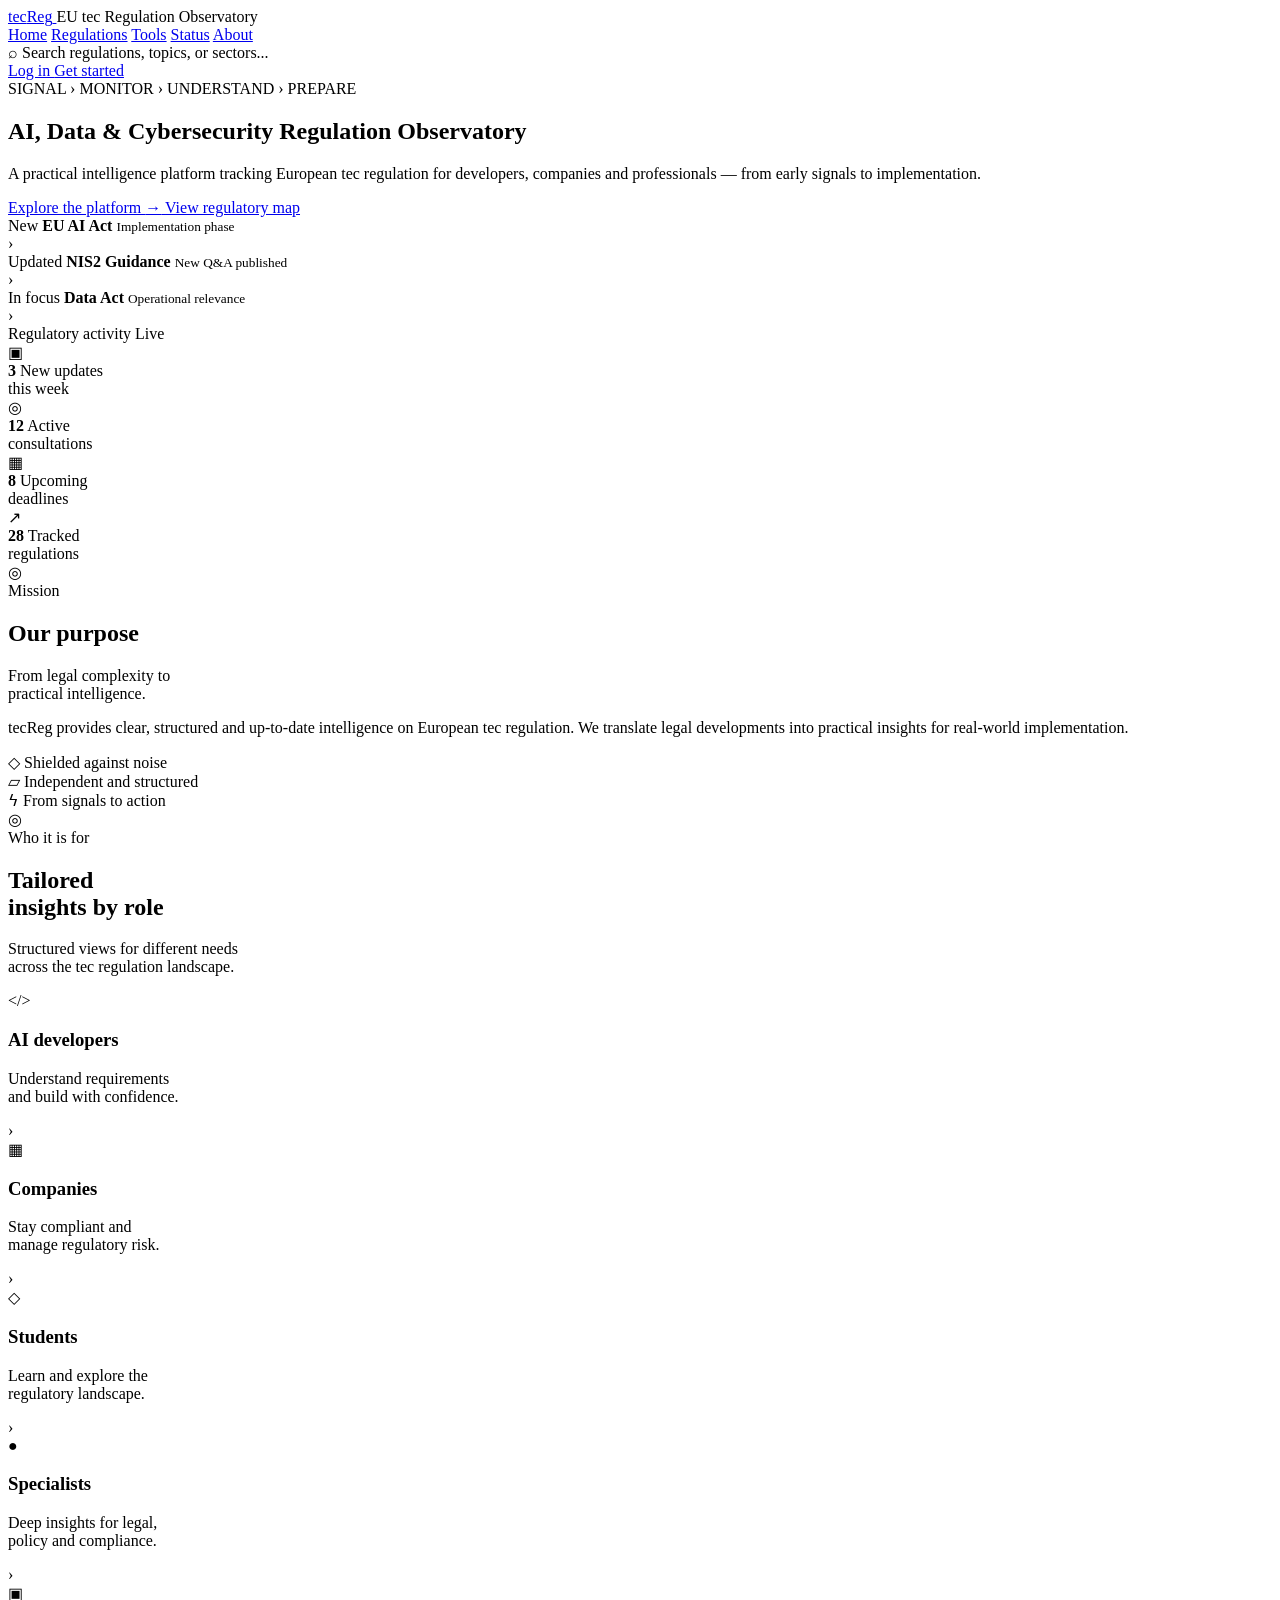
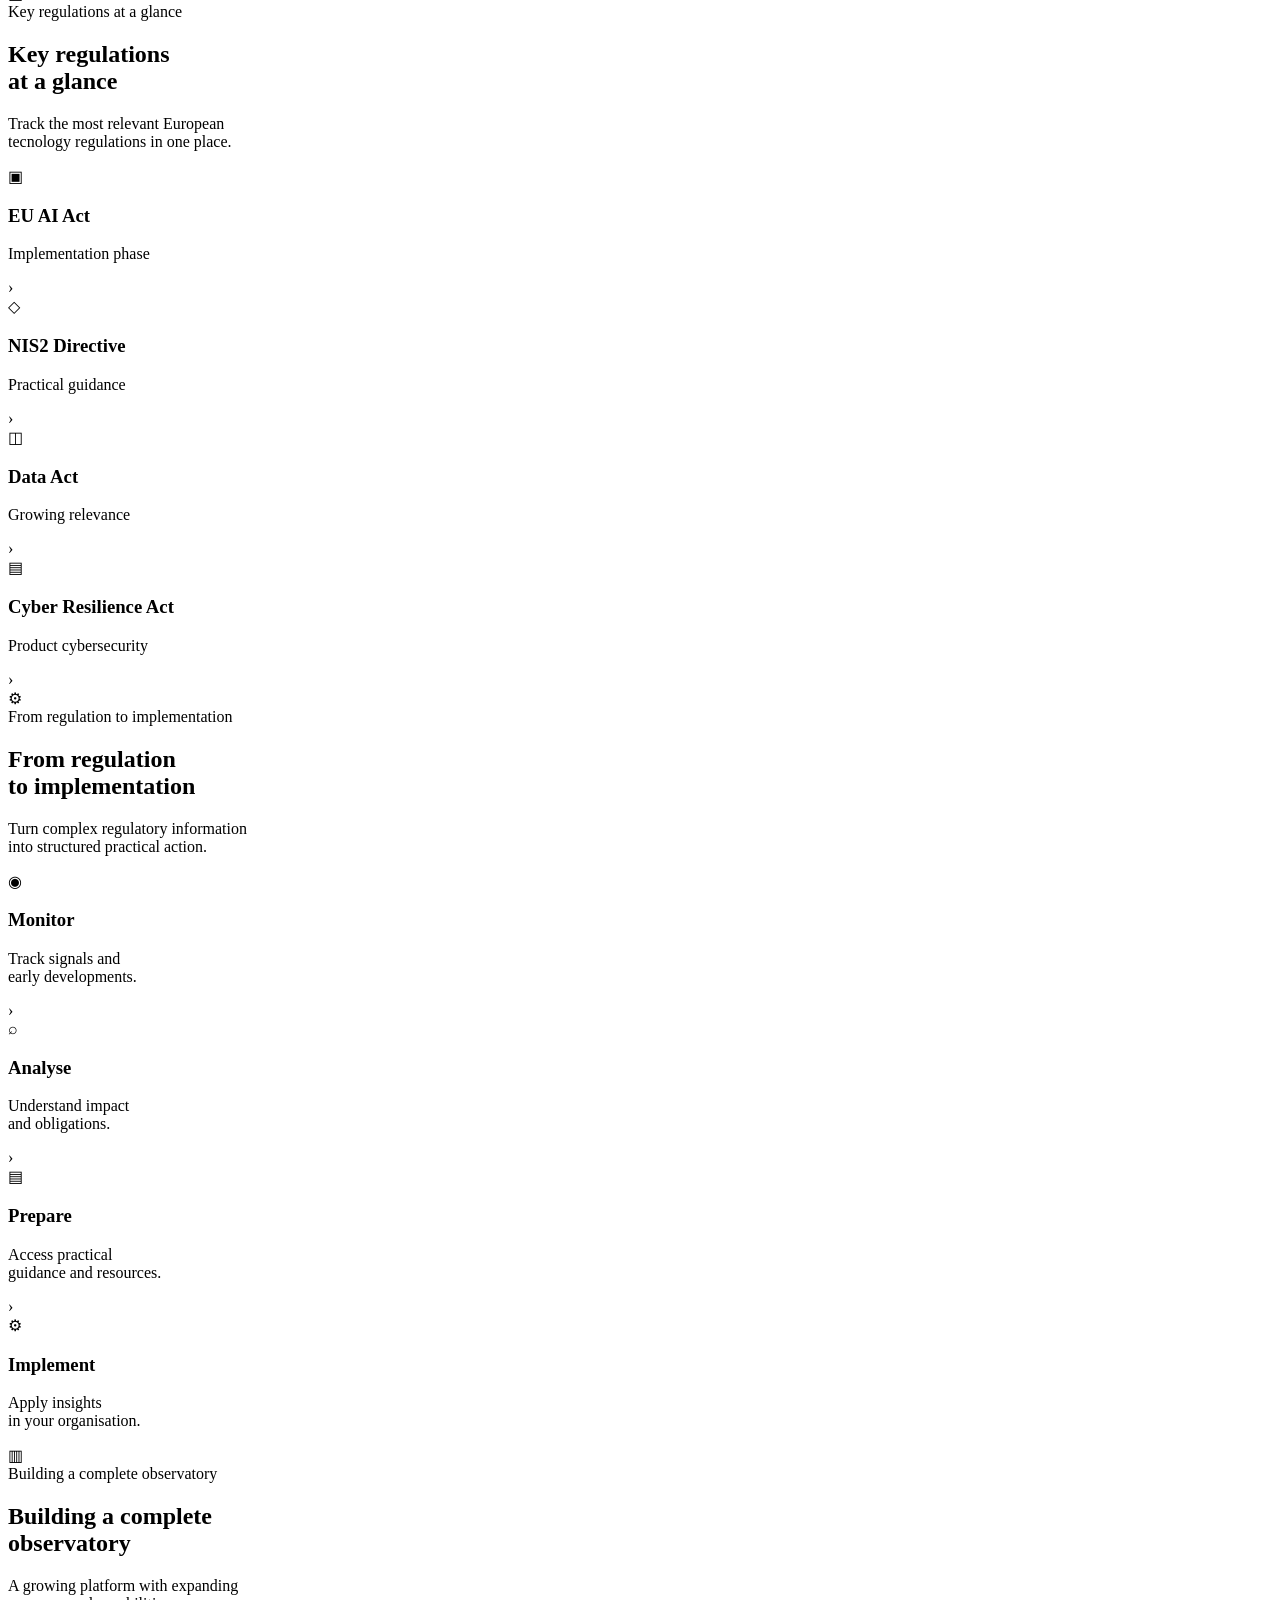
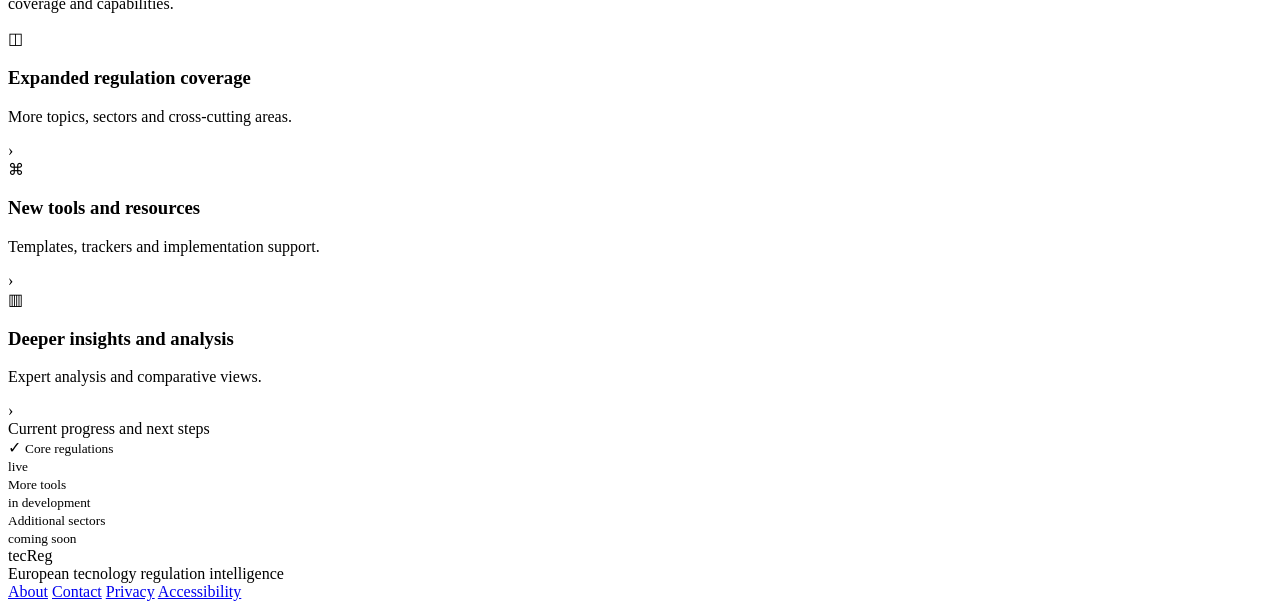
==== index.html @ bf6c4cce "Correct 'Tech' to 'tec' in index.html" ====
<!DOCTYPE html>
<html lang="en">
<head>
  <meta charset="UTF-8">
  <meta name="viewport" content="width=device-width, initial-scale=1.0">

  <title>tecReg — European tec Regulation Observatory</title>

  <meta
    name="description"
    content="tecReg is a practical regulatory intelligence platform for European AI, data and cybersecurity regulation."
  >

  <link rel="stylesheet" href="style.css">
</head>

<body>

  <!-- =========================================================
       HEADER
       ========================================================= -->

  <header class="site-header">

    <nav class="top-nav">

      <a href="#" class="brand">
        <span class="brand-tec">tec</span><span class="brand-reg">Reg</span>
      </a>

      <span class="brand-subtitle">
        EU tec Regulation Observatory
      </span>

      <div class="nav-links">
        <a href="#" class="active">Home</a>
        <a href="#regulations">Regulations</a>
        <a href="#workflow">Tools</a>
        <a href="#status">Status</a>
        <a href="#mission">About</a>
      </div>

      <div class="nav-actions">

        <div class="search-placeholder">
          <span class="search-icon">⌕</span>
          <span>Search regulations, topics, or sectors...</span>
        </div>

        <a class="nav-button secondary-button" href="#status">
          Log in
        </a>

        <a class="nav-button primary-button" href="#regulations">
          Get started
        </a>

      </div>

    </nav>

  </header>


  <!-- =========================================================
       HERO
       ========================================================= -->

  <section class="hero">

    <div class="hero-grid">

      <!-- Main hero -->

      <div class="hero-main">

        <div class="hero-content">

          <div class="signal-line">
            <span class="signal-dot"></span>
            <span>SIGNAL</span>
            <span class="signal-arrow">›</span>
            <span>MONITOR</span>
            <span class="signal-arrow">›</span>
            <span>UNDERSTAND</span>
            <span class="signal-arrow">›</span>
            <span>PREPARE</span>
          </div>

          <h1>
            AI, Data &amp; Cybersecurity
            <span>Regulation Observatory</span>
          </h1>

          <p class="hero-description">
            A practical intelligence platform tracking European tec regulation
            for developers, companies and professionals — from early signals to
            implementation.
          </p>

          <div class="hero-buttons">

            <a href="#regulations" class="hero-button hero-button-primary">
              Explore the platform
              <span>→</span>
            </a>

            <a href="#workflow" class="hero-button hero-button-secondary">
              View regulatory map
            </a>

          </div>

        </div>

      </div>


      <!-- Featured regulations -->

      <aside class="featured-panel">

        <article class="featured-card featured-new">

          <div class="featured-content">
            <span class="featured-label">New</span>
            <strong>EU AI Act</strong>
            <small>Implementation phase</small>
          </div>

          <span class="card-arrow">›</span>

        </article>


        <article class="featured-card featured-updated">

          <div class="featured-content">
            <span class="featured-label">Updated</span>
            <strong>NIS2 Guidance</strong>
            <small>New Q&amp;A published</small>
          </div>

          <span class="card-arrow">›</span>

        </article>


        <article class="featured-card featured-focus">

          <div class="featured-content">
            <span class="featured-label">In focus</span>
            <strong>Data Act</strong>
            <small>Operational relevance</small>
          </div>

          <span class="card-arrow">›</span>

        </article>

      </aside>


      <!-- Regulatory activity -->

      <aside class="activity-panel">

        <div class="activity-header">

          <span>Regulatory activity</span>

          <span class="live-indicator">
            <span class="live-dot"></span>
            Live
          </span>

        </div>


        <div class="activity-card">

          <div class="activity-icon">▣</div>

          <strong>3</strong>

          <span>
            New updates<br>
            this week
          </span>

        </div>


        <div class="activity-card">

          <div class="activity-icon">◎</div>

          <strong>12</strong>

          <span>
            Active<br>
            consultations
          </span>

        </div>


        <div class="activity-card">

          <div class="activity-icon">▦</div>

          <strong>8</strong>

          <span>
            Upcoming<br>
            deadlines
          </span>

        </div>


        <div class="activity-card">

          <div class="activity-icon">↗</div>

          <strong>28</strong>

          <span>
            Tracked<br>
            regulations
          </span>

        </div>

      </aside>

    </div>

  </section>


  <!-- =========================================================
       MAIN CONTROL ROOM
       ========================================================= -->

  <main class="control-room">


    <!-- Mission -->

    <section id="mission" class="control-row mission-row">

      <div class="row-identity">

        <div class="row-icon">
          ◎
        </div>

        <div class="row-heading">

          <span class="row-kicker">
            Mission
          </span>

          <h2>
            Our purpose
          </h2>

          <p>
            From legal complexity to<br>
            practical intelligence.
          </p>

        </div>

      </div>


      <div class="row-content mission-content">

        <p class="mission-statement">
          tecReg provides clear, structured and up-to-date intelligence on
          European tec regulation. We translate legal developments into
          practical insights for real-world implementation.
        </p>


        <div class="mission-principles">

          <div class="principle">
            <span class="principle-icon">◇</span>
            <span>Shielded against noise</span>
          </div>

          <div class="principle">
            <span class="principle-icon">▱</span>
            <span>Independent and structured</span>
          </div>

          <div class="principle">
            <span class="principle-icon">ϟ</span>
            <span>From signals to action</span>
          </div>

        </div>

      </div>

    </section>


    <!-- Audience -->

    <section class="control-row audience-row">

      <div class="row-identity">

        <div class="row-icon">
          ◎
        </div>

        <div class="row-heading">

          <span class="row-kicker">
            Who it is for
          </span>

          <h2>
            Tailored<br>
            insights by role
          </h2>

          <p>
            Structured views for different needs<br>
            across the tec regulation landscape.
          </p>

        </div>

      </div>


      <div class="row-content">

        <div class="role-grid">

          <article class="role-card">

            <div class="role-icon">&lt;/&gt;</div>

            <div>
              <h3>AI developers</h3>
              <p>
                Understand requirements<br>
                and build with confidence.
              </p>
            </div>

            <span class="role-arrow">›</span>

          </article>


          <article class="role-card">

            <div class="role-icon">▦</div>

            <div>
              <h3>Companies</h3>
              <p>
                Stay compliant and<br>
                manage regulatory risk.
              </p>
            </div>

            <span class="role-arrow">›</span>

          </article>


          <article class="role-card">

            <div class="role-icon">◇</div>

            <div>
              <h3>Students</h3>
              <p>
                Learn and explore the<br>
                regulatory landscape.
              </p>
            </div>

            <span class="role-arrow">›</span>

          </article>


          <article class="role-card">

            <div class="role-icon">●</div>

            <div>
              <h3>Specialists</h3>
              <p>
                Deep insights for legal,<br>
                policy and compliance.
              </p>
            </div>

            <span class="role-arrow">›</span>

          </article>

        </div>

      </div>

    </section>


    <!-- Regulations -->

    <section id="regulations" class="control-row regulations-row">

      <div class="row-identity">

        <div class="row-icon">
          ▣
        </div>

        <div class="row-heading">

          <span class="row-kicker">
            Key regulations at a glance
          </span>

          <h2>
            Key regulations<br>
            at a glance
          </h2>

          <p>
            Track the most relevant European<br>
            tecnology regulations in one place.
          </p>

        </div>

      </div>


      <div class="row-content">

        <div class="regulation-grid">

          <article class="regulation-card">

            <div class="regulation-icon">
              ▣
            </div>

            <div>
              <h3>EU AI Act</h3>
              <p>Implementation phase</p>
            </div>

            <span class="regulation-arrow">›</span>

          </article>


          <article class="regulation-card">

            <div class="regulation-icon">
              ◇
            </div>

            <div>
              <h3>NIS2 Directive</h3>
              <p>Practical guidance</p>
            </div>

            <span class="regulation-arrow">›</span>

          </article>


          <article class="regulation-card">

            <div class="regulation-icon">
              ◫
            </div>

            <div>
              <h3>Data Act</h3>
              <p>Growing relevance</p>
            </div>

            <span class="regulation-arrow">›</span>

          </article>


          <article class="regulation-card">

            <div class="regulation-icon">
              ▤
            </div>

            <div>
              <h3>Cyber Resilience Act</h3>
              <p>Product cybersecurity</p>
            </div>

            <span class="regulation-arrow">›</span>

          </article>

        </div>

      </div>

    </section>


    <!-- Workflow -->

    <section id="workflow" class="control-row workflow-row">

      <div class="row-identity">

        <div class="row-icon">
          ⚙
        </div>

        <div class="row-heading">

          <span class="row-kicker">
            From regulation to implementation
          </span>

          <h2>
            From regulation<br>
            to implementation
          </h2>

          <p>
            Turn complex regulatory information<br>
            into structured practical action.
          </p>

        </div>

      </div>


      <div class="row-content">

        <div class="workflow-grid">

          <article class="workflow-card">

            <div class="workflow-icon">◉</div>

            <div>
              <h3>Monitor</h3>
              <p>
                Track signals and<br>
                early developments.
              </p>
            </div>

            <span class="workflow-arrow">›</span>

          </article>


          <article class="workflow-card">

            <div class="workflow-icon">⌕</div>

            <div>
              <h3>Analyse</h3>
              <p>
                Understand impact<br>
                and obligations.
              </p>
            </div>

            <span class="workflow-arrow">›</span>

          </article>


          <article class="workflow-card">

            <div class="workflow-icon">▤</div>

            <div>
              <h3>Prepare</h3>
              <p>
                Access practical<br>
                guidance and resources.
              </p>
            </div>

            <span class="workflow-arrow">›</span>

          </article>


          <article class="workflow-card">

            <div class="workflow-icon">⚙</div>

            <div>
              <h3>Implement</h3>
              <p>
                Apply insights<br>
                in your organisation.
              </p>
            </div>

          </article>

        </div>

      </div>

    </section>


    <!-- Observatory/status -->

    <section id="status" class="control-row status-row">

      <div class="row-identity">

        <div class="row-icon">
          ▥
        </div>

        <div class="row-heading">

          <span class="row-kicker">
            Building a complete observatory
          </span>

          <h2>
            Building a complete<br>
            observatory
          </h2>

          <p>
            A growing platform with expanding<br>
            coverage and capabilities.
          </p>

        </div>

      </div>


      <div class="row-content status-content">

        <div class="status-tools">

          <article class="status-card">

            <div class="status-icon">◫</div>

            <div>
              <h3>Expanded regulation coverage</h3>
              <p>
                More topics, sectors and cross-cutting areas.
              </p>
            </div>

            <span>›</span>

          </article>


          <article class="status-card">

            <div class="status-icon">⌘</div>

            <div>
              <h3>New tools and resources</h3>
              <p>
                Templates, trackers and implementation support.
              </p>
            </div>

            <span>›</span>

          </article>


          <article class="status-card">

            <div class="status-icon">▥</div>

            <div>
              <h3>Deeper insights and analysis</h3>
              <p>
                Expert analysis and comparative views.
              </p>
            </div>

            <span>›</span>

          </article>

        </div>


        <div class="progress-panel">

          <span class="progress-title">
            Current progress and next steps
          </span>

          <div class="progress-line">

            <div class="progress-stage completed">
              <span class="progress-dot">✓</span>
              <small>
                Core regulations<br>
                live
              </small>
            </div>

            <div class="progress-connector"></div>

            <div class="progress-stage current">
              <span class="progress-dot"></span>
              <small>
                More tools<br>
                in development
              </small>
            </div>

            <div class="progress-connector future"></div>

            <div class="progress-stage future">
              <span class="progress-dot"></span>
              <small>
                Additional sectors<br>
                coming soon
              </small>
            </div>

          </div>

        </div>

      </div>

    </section>

  </main>


  <!-- =========================================================
       FOOTER
       ========================================================= -->

  <footer class="site-footer">

    <div class="footer-brand">
      <span class="brand-tec">tec</span><span class="brand-reg">Reg</span>
    </div>

    <div>
      European tecnology regulation intelligence
    </div>

    <div class="footer-links">
      <a href="#mission">About</a>
      <a href="#">Contact</a>
      <a href="#">Privacy</a>
      <a href="#">Accessibility</a>
    </div>

  </footer>

</body>
</html>
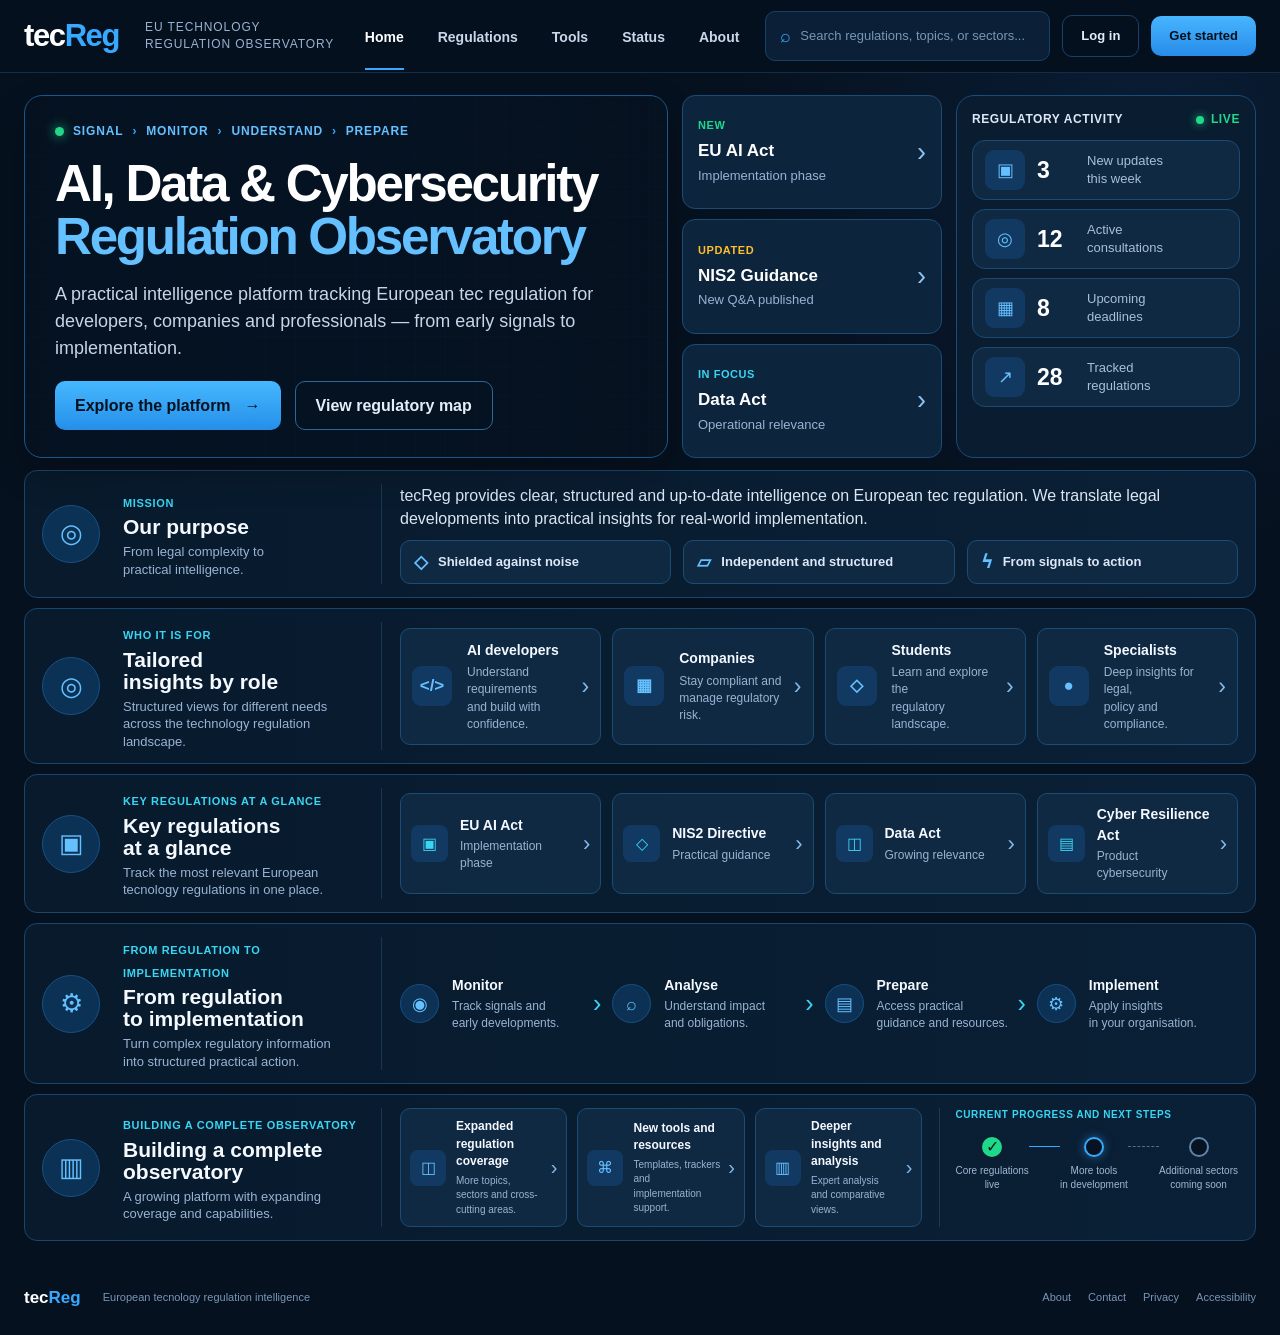
==== commit b03df21f: "Update 'tec' to 'Technology' in index.html" ====
--- a/index.html
+++ b/index.html
@@ -4,7 +4,7 @@
   <meta charset="UTF-8">
   <meta name="viewport" content="width=device-width, initial-scale=1.0">
 
-  <title>tecReg — European tec Regulation Observatory</title>
+  <title>tecReg — European Technology Regulation Observatory</title>
 
   <meta
     name="description"
@@ -29,7 +29,7 @@
       </a>
 
       <span class="brand-subtitle">
-        EU tec Regulation Observatory
+        EU Technology Regulation Observatory
       </span>
 
       <div class="nav-links">
@@ -332,7 +332,7 @@
 
           <p>
             Structured views for different needs<br>
-            across the tec regulation landscape.
+            across the technology regulation landscape.
           </p>
 
         </div>
--- a/style.css
+++ b/style.css
@@ -0,0 +1,2202 @@
+/* ============================================================
+   tecREG CONTROL ROOM
+   ============================================================ */
+
+:root {
+
+  --page-bg: #06111f;
+  --header-bg: #071525;
+
+  --panel-bg: #091a2e;
+  --panel-bg-light: #0d223a;
+  --card-bg: #102943;
+
+  --border: #17416a;
+  --border-soft: rgba(67, 129, 190, 0.25);
+
+  --text: #f4f8ff;
+  --muted: #98b3d2;
+
+  --blue: #37a9ff;
+  --blue-light: #65c0ff;
+  --blue-dark: #1478cf;
+
+  --green: #20d88a;
+  --amber: #ffbe2e;
+  --cyan: #39d6f3;
+
+  --max-width: 1540px;
+
+  --radius-large: 18px;
+  --radius-medium: 13px;
+  --radius-small: 10px;
+
+  --shadow:
+    0 16px 35px rgba(0, 0, 0, 0.23);
+
+}
+
+
+/* ============================================================
+   RESET
+   ============================================================ */
+
+* {
+  box-sizing: border-box;
+}
+
+html {
+  scroll-behavior: smooth;
+}
+
+body {
+
+  margin: 0;
+
+  color: var(--text);
+
+  font-family:
+    Inter,
+    Arial,
+    Helvetica,
+    sans-serif;
+
+  background:
+    radial-gradient(
+      circle at 90% 10%,
+      rgba(34, 116, 211, 0.12),
+      transparent 25%
+    ),
+    var(--page-bg);
+
+  line-height: 1.45;
+
+}
+
+a {
+  color: inherit;
+  text-decoration: none;
+}
+
+
+/* ============================================================
+   HEADER
+   ============================================================ */
+
+.site-header {
+
+  position: sticky;
+
+  top: 0;
+
+  z-index: 50;
+
+  background:
+    rgba(6, 17, 31, 0.97);
+
+  border-bottom:
+    1px solid var(--border-soft);
+
+  backdrop-filter:
+    blur(12px);
+
+}
+
+
+.top-nav {
+
+  max-width: var(--max-width);
+
+  min-height: 72px;
+
+  margin: 0 auto;
+
+  padding:
+    0 24px;
+
+  display: grid;
+
+  grid-template-columns:
+    auto
+    auto
+    1fr
+    auto;
+
+  align-items: center;
+
+  gap: 26px;
+
+}
+
+
+.brand {
+
+  font-size: 31px;
+
+  font-weight: 800;
+
+  letter-spacing: -0.045em;
+
+}
+
+
+.brand-tec {
+  color: #ffffff;
+}
+
+.brand-reg {
+  color: var(--blue);
+}
+
+
+.brand-subtitle {
+
+  color: var(--muted);
+
+  font-size: 12px;
+
+  text-transform: uppercase;
+
+  letter-spacing: 0.075em;
+
+}
+
+
+.nav-links {
+
+  display: flex;
+
+  justify-content: center;
+
+  gap: 34px;
+
+  font-size: 14px;
+
+  font-weight: 700;
+
+}
+
+
+.nav-links a {
+
+  padding:
+    25px 0
+    20px;
+
+  color: #c8d7ea;
+
+  border-bottom:
+    2px solid transparent;
+
+}
+
+
+.nav-links a:hover,
+.nav-links a.active {
+
+  color: white;
+
+  border-bottom-color:
+    var(--blue);
+
+}
+
+
+.nav-actions {
+
+  display: flex;
+
+  align-items: center;
+
+  gap: 12px;
+
+}
+
+
+.search-placeholder {
+
+  width: 285px;
+
+  padding:
+    11px 14px;
+
+  display: flex;
+
+  align-items: center;
+
+  gap: 9px;
+
+  border:
+    1px solid var(--border);
+
+  border-radius:
+    var(--radius-small);
+
+  background:
+    #0b2036;
+
+  color:
+    #7896b8;
+
+  font-size:
+    13px;
+
+}
+
+
+.search-icon {
+
+  font-size: 18px;
+
+  color: var(--blue);
+
+}
+
+
+.nav-button {
+
+  padding:
+    11px 18px;
+
+  border-radius:
+    var(--radius-small);
+
+  font-size:
+    13px;
+
+  font-weight:
+    700;
+
+}
+
+
+.secondary-button {
+
+  border:
+    1px solid var(--border);
+
+  color:
+    #e3ecf8;
+
+}
+
+
+.primary-button {
+
+  color:
+    #04101d;
+
+  background:
+    linear-gradient(
+      180deg,
+      #48b5ff,
+      #278ce9
+    );
+
+}
+
+
+/* ============================================================
+   HERO
+   ============================================================ */
+
+.hero {
+
+  max-width:
+    var(--max-width);
+
+  margin:
+    0 auto;
+
+  padding:
+    22px
+    24px
+    12px;
+
+}
+
+
+.hero-grid {
+
+  display: grid;
+
+  grid-template-columns:
+    minmax(0, 1fr)
+    260px
+    300px;
+
+  gap:
+    14px;
+
+  align-items:
+    stretch;
+
+}
+
+
+/* HERO MAIN */
+
+.hero-main {
+
+  position:
+    relative;
+
+  min-height:
+    338px;
+
+  overflow:
+    hidden;
+
+  border:
+    1px solid #1a5689;
+
+  border-radius:
+    var(--radius-large);
+
+  background:
+
+    linear-gradient(
+      90deg,
+      rgba(5, 18, 33, 0.97) 0%,
+      rgba(5, 18, 33, 0.92) 38%,
+      rgba(5, 18, 33, 0.58) 63%,
+      rgba(5, 18, 33, 0.20) 100%
+    ),
+
+    url("assets/hero-europe-night.jpg");
+
+/* Crop and centre the Europe map around the Belgium–Moldova corridor */
+background-size:
+  132% auto;
+
+background-position:
+  -11% 12%;
+
+  box-shadow:
+    var(--shadow);
+
+}
+
+
+.hero-main::after {
+
+  content: "";
+
+  position:
+    absolute;
+
+  inset:
+    0;
+
+  pointer-events:
+    none;
+
+  opacity:
+    0.16;
+
+  background-image:
+
+    linear-gradient(
+      rgba(49, 115, 172, 0.18) 1px,
+      transparent 1px
+    ),
+
+    linear-gradient(
+      90deg,
+      rgba(49, 115, 172, 0.18) 1px,
+      transparent 1px
+    );
+
+  background-size:
+    30px 30px;
+
+}
+
+
+.hero-content {
+
+  position:
+    relative;
+
+  z-index:
+    2;
+
+  max-width:
+    680px;
+
+  padding:
+    27px
+    30px;
+
+}
+
+
+.signal-line {
+
+  display:
+    flex;
+
+  flex-wrap:
+    wrap;
+
+  align-items:
+    center;
+
+  gap:
+    9px;
+
+  margin-bottom:
+    18px;
+
+  color:
+    var(--blue-light);
+
+  font-size:
+    12px;
+
+  font-weight:
+    800;
+
+  letter-spacing:
+    0.07em;
+
+}
+
+
+.signal-dot {
+
+  width:
+    9px;
+
+  height:
+    9px;
+
+  border-radius:
+    50%;
+
+  background:
+    var(--green);
+
+  box-shadow:
+    0 0 12px
+    rgba(32, 216, 138, 0.9);
+
+}
+
+
+.signal-arrow {
+  color: var(--blue);
+}
+
+
+.hero h1 {
+
+  margin:
+    0;
+
+  max-width:
+    670px;
+
+  color:
+    #ffffff;
+
+  font-size:
+    clamp(41px, 4vw, 61px);
+
+  line-height:
+    1.02;
+
+  letter-spacing:
+    -0.045em;
+
+}
+
+
+.hero h1 span {
+
+  display:
+    block;
+
+  color:
+    var(--blue-light);
+
+}
+
+
+.hero-description {
+
+  max-width:
+    560px;
+
+  margin:
+    18px 0 0;
+
+  color:
+    #c6d6e9;
+
+  font-size:
+    18px;
+
+  line-height:
+    1.5;
+
+}
+
+
+.hero-buttons {
+
+  display:
+    flex;
+
+  gap:
+    14px;
+
+  margin-top:
+    19px;
+
+}
+
+
+.hero-button {
+
+  min-width:
+    190px;
+
+  padding:
+    12px
+    20px;
+
+  display:
+    flex;
+
+  align-items:
+    center;
+
+  justify-content:
+    center;
+
+  gap:
+    14px;
+
+  border-radius:
+    var(--radius-small);
+
+  font-weight:
+    700;
+
+}
+
+
+.hero-button-primary {
+
+  color:
+    #06111f;
+
+  background:
+    linear-gradient(
+      180deg,
+      #46b8ff,
+      #258fe9
+    );
+
+}
+
+
+.hero-button-secondary {
+
+  color:
+    #e4eef9;
+
+  border:
+    1px solid #2d6799;
+
+  background:
+    rgba(5, 18, 33, 0.62);
+
+}
+
+
+/* FEATURED PANEL */
+
+.featured-panel {
+
+  display:
+    grid;
+
+  grid-template-rows:
+    repeat(3, 1fr);
+
+  gap:
+    10px;
+
+}
+
+
+.featured-card {
+
+  position:
+    relative;
+
+  padding:
+    15px;
+
+  display:
+    flex;
+
+  justify-content:
+    space-between;
+
+  align-items:
+    center;
+
+  background:
+    #0d243d;
+
+  border:
+    1px solid #1a4c78;
+
+  border-radius:
+    var(--radius-medium);
+
+}
+
+
+.featured-content {
+
+  display:
+    flex;
+
+  flex-direction:
+    column;
+
+}
+
+
+.featured-label {
+
+  margin-bottom:
+    5px;
+
+  text-transform:
+    uppercase;
+
+  font-size:
+    11px;
+
+  font-weight:
+    800;
+
+  letter-spacing:
+    0.05em;
+
+}
+
+
+.featured-card strong {
+
+  color:
+    #ffffff;
+
+  font-size:
+    17px;
+
+}
+
+
+.featured-card small {
+
+  margin-top:
+    3px;
+
+  color:
+    var(--muted);
+
+  font-size:
+    13px;
+
+}
+
+
+.featured-new .featured-label {
+  color: var(--green);
+}
+
+.featured-updated .featured-label {
+  color: var(--amber);
+}
+
+.featured-focus .featured-label {
+  color: var(--cyan);
+}
+
+
+.card-arrow {
+
+  color:
+    #8fc3f2;
+
+  font-size:
+    27px;
+
+}
+
+
+/* ACTIVITY */
+
+.activity-panel {
+
+  padding:
+    15px;
+
+  background:
+    #091c30;
+
+  border:
+    1px solid #1a4c78;
+
+  border-radius:
+    var(--radius-large);
+
+}
+
+
+.activity-header {
+
+  margin-bottom:
+    12px;
+
+  display:
+    flex;
+
+  align-items:
+    center;
+
+  justify-content:
+    space-between;
+
+  color:
+    #dce8f6;
+
+  font-size:
+    12px;
+
+  font-weight:
+    800;
+
+  text-transform:
+    uppercase;
+
+  letter-spacing:
+    0.05em;
+
+}
+
+
+.live-indicator {
+
+  display:
+    flex;
+
+  align-items:
+    center;
+
+  gap:
+    7px;
+
+  color:
+    var(--green);
+
+}
+
+
+.live-dot {
+
+  width:
+    8px;
+
+  height:
+    8px;
+
+  border-radius:
+    50%;
+
+  background:
+    var(--green);
+
+  box-shadow:
+    0 0 10px
+    rgba(32, 216, 138, 0.85);
+
+}
+
+
+.activity-card {
+
+  min-height:
+    59px;
+
+  margin-bottom:
+    9px;
+
+  padding:
+    9px
+    12px;
+
+  display:
+    grid;
+
+  grid-template-columns:
+    42px
+    40px
+    1fr;
+
+  align-items:
+    center;
+
+  gap:
+    10px;
+
+  background:
+    #102943;
+
+  border:
+    1px solid #1b4b75;
+
+  border-radius:
+    var(--radius-medium);
+
+}
+
+
+.activity-card:last-child {
+  margin-bottom: 0;
+}
+
+
+.activity-icon {
+
+  width:
+    40px;
+
+  height:
+    40px;
+
+  display:
+    flex;
+
+  align-items:
+    center;
+
+  justify-content:
+    center;
+
+  color:
+    var(--blue-light);
+
+  background:
+    #123961;
+
+  border-radius:
+    9px;
+
+  font-size:
+    18px;
+
+}
+
+
+.activity-card strong {
+
+  font-size:
+    23px;
+
+  color:
+    white;
+
+}
+
+
+.activity-card > span {
+
+  color:
+    #a9bed9;
+
+  font-size:
+    13px;
+
+}
+
+
+/* ============================================================
+   CONTROL ROOM
+   ============================================================ */
+
+.control-room {
+
+  max-width:
+    var(--max-width);
+
+  margin:
+    0 auto;
+
+  padding:
+    0
+    24px
+    24px;
+
+}
+
+
+.control-row {
+
+  margin-bottom:
+    10px;
+
+  padding:
+    13px
+    17px;
+
+  display:
+    grid;
+
+  grid-template-columns:
+    340px
+    minmax(0, 1fr);
+
+  gap:
+    18px;
+
+  border:
+    1px solid #18466f;
+
+  border-radius:
+    var(--radius-medium);
+
+  background:
+    linear-gradient(
+      90deg,
+      #081a2c,
+      #0a2036
+    );
+
+}
+
+
+.row-identity {
+
+  display:
+    grid;
+
+  grid-template-columns:
+    66px
+    1fr;
+
+  gap:
+    15px;
+
+  align-items:
+    center;
+
+  padding-right:
+    18px;
+
+  border-right:
+    1px solid
+    rgba(76, 130, 183, 0.25);
+
+}
+
+
+.row-icon {
+
+  width:
+    58px;
+
+  height:
+    58px;
+
+  display:
+    flex;
+
+  align-items:
+    center;
+
+  justify-content:
+    center;
+
+  color:
+    var(--blue-light);
+
+  background:
+    #0b3154;
+
+  border:
+    1px solid #155186;
+
+  border-radius:
+    50%;
+
+  font-size:
+    26px;
+
+}
+
+
+.row-kicker {
+
+  color:
+    var(--cyan);
+
+  font-size:
+    11px;
+
+  font-weight:
+    800;
+
+  text-transform:
+    uppercase;
+
+  letter-spacing:
+    0.06em;
+
+}
+
+
+.row-heading h2 {
+
+  margin:
+    3px 0 5px;
+
+  font-size:
+    21px;
+
+  line-height:
+    1.05;
+
+}
+
+
+.row-heading p {
+
+  margin:
+    0;
+
+  color:
+    var(--muted);
+
+  font-size:
+    13px;
+
+  line-height:
+    1.35;
+
+}
+
+
+.row-content {
+
+  min-width:
+    0;
+
+  display:
+    flex;
+
+  flex-direction:
+    column;
+
+  justify-content:
+    center;
+
+}
+
+
+/* ============================================================
+   MISSION
+   ============================================================ */
+
+.mission-statement {
+
+  margin:
+    0 0 10px;
+
+  color:
+    #dce7f5;
+
+  font-size:
+    16px;
+
+}
+
+
+.mission-principles {
+
+  display:
+    grid;
+
+  grid-template-columns:
+    repeat(3, 1fr);
+
+  gap:
+    12px;
+
+}
+
+
+.principle {
+
+  min-height:
+    41px;
+
+  padding:
+    8px
+    13px;
+
+  display:
+    flex;
+
+  align-items:
+    center;
+
+  gap:
+    10px;
+
+  color:
+    #dce8f7;
+
+  background:
+    #102943;
+
+  border:
+    1px solid #1b4c75;
+
+  border-radius:
+    var(--radius-small);
+
+  font-size:
+    13px;
+
+  font-weight:
+    700;
+
+}
+
+
+.principle-icon {
+
+  color:
+    var(--blue-light);
+
+  font-size:
+    18px;
+
+}
+
+
+/* ============================================================
+   ROLE CARDS
+   ============================================================ */
+
+.role-grid {
+
+  display:
+    grid;
+
+  grid-template-columns:
+    repeat(4, 1fr);
+
+  gap:
+    11px;
+
+}
+
+
+.role-card {
+
+  min-height:
+    91px;
+
+  padding:
+    11px;
+
+  display:
+    grid;
+
+  grid-template-columns:
+    45px
+    1fr
+    auto;
+
+  align-items:
+    center;
+
+  gap:
+    10px;
+
+  background:
+    #102943;
+
+  border:
+    1px solid #1b4c75;
+
+  border-radius:
+    var(--radius-small);
+
+}
+
+
+.role-icon {
+
+  width:
+    40px;
+
+  height:
+    40px;
+
+  display:
+    flex;
+
+  align-items:
+    center;
+
+  justify-content:
+    center;
+
+  color:
+    var(--blue-light);
+
+  background:
+    #123961;
+
+  border-radius:
+    9px;
+
+  font-size:
+    17px;
+
+  font-weight:
+    700;
+
+}
+
+
+.role-card h3 {
+
+  margin:
+    0 0 4px;
+
+  font-size:
+    14px;
+
+}
+
+
+.role-card p {
+
+  margin:
+    0;
+
+  color:
+    var(--muted);
+
+  font-size:
+    12px;
+
+}
+
+
+.role-arrow {
+
+  color:
+    #84b8e9;
+
+  font-size:
+    23px;
+
+}
+
+
+/* ============================================================
+   REGULATIONS
+   ============================================================ */
+
+.regulation-grid {
+
+  display:
+    grid;
+
+  grid-template-columns:
+    repeat(4, 1fr);
+
+  gap:
+    11px;
+
+}
+
+
+.regulation-card {
+
+  min-height:
+    77px;
+
+  padding:
+    10px;
+
+  display:
+    grid;
+
+  grid-template-columns:
+    40px
+    1fr
+    auto;
+
+  align-items:
+    center;
+
+  gap:
+    9px;
+
+  background:
+    #102943;
+
+  border:
+    1px solid #1b4c75;
+
+  border-radius:
+    var(--radius-small);
+
+}
+
+
+.regulation-icon {
+
+  width:
+    37px;
+
+  height:
+    37px;
+
+  display:
+    flex;
+
+  align-items:
+    center;
+
+  justify-content:
+    center;
+
+  color:
+    var(--cyan);
+
+  background:
+    #123961;
+
+  border-radius:
+    8px;
+
+}
+
+
+.regulation-card h3 {
+
+  margin:
+    0 0 3px;
+
+  font-size:
+    14px;
+
+}
+
+
+.regulation-card p {
+
+  margin:
+    0;
+
+  color:
+    var(--muted);
+
+  font-size:
+    12px;
+
+}
+
+
+.regulation-arrow {
+
+  color:
+    #85baf0;
+
+  font-size:
+    22px;
+
+}
+
+
+/* ============================================================
+   WORKFLOW
+   ============================================================ */
+
+.workflow-grid {
+
+  display:
+    grid;
+
+  grid-template-columns:
+    repeat(4, 1fr);
+
+  gap:
+    11px;
+
+}
+
+
+.workflow-card {
+
+  min-height:
+    76px;
+
+  display:
+    grid;
+
+  grid-template-columns:
+    43px
+    1fr
+    auto;
+
+  gap:
+    9px;
+
+  align-items:
+    center;
+
+}
+
+
+.workflow-icon {
+
+  width:
+    39px;
+
+  height:
+    39px;
+
+  display:
+    flex;
+
+  align-items:
+    center;
+
+  justify-content:
+    center;
+
+  color:
+    var(--blue-light);
+
+  background:
+    #0c3154;
+
+  border:
+    1px solid #155083;
+
+  border-radius:
+    50%;
+
+  font-size:
+    18px;
+
+}
+
+
+.workflow-card h3 {
+
+  margin:
+    0 0 3px;
+
+  font-size:
+    14px;
+
+}
+
+
+.workflow-card p {
+
+  margin:
+    0;
+
+  color:
+    var(--muted);
+
+  font-size:
+    12px;
+
+}
+
+
+.workflow-arrow {
+
+  color:
+    var(--cyan);
+
+  font-size:
+    25px;
+
+}
+
+
+/* ============================================================
+   STATUS
+   ============================================================ */
+
+.status-content {
+
+  display:
+    grid;
+
+  grid-template-columns:
+    1.4fr
+    0.8fr;
+
+  gap:
+    17px;
+
+}
+
+
+.status-tools {
+
+  display:
+    grid;
+
+  grid-template-columns:
+    repeat(3, 1fr);
+
+  gap:
+    10px;
+
+}
+
+
+.status-card {
+
+  min-height:
+    76px;
+
+  padding:
+    9px;
+
+  display:
+    grid;
+
+  grid-template-columns:
+    38px
+    1fr
+    auto;
+
+  gap:
+    8px;
+
+  align-items:
+    center;
+
+  background:
+    #102943;
+
+  border:
+    1px solid #1b4c75;
+
+  border-radius:
+    var(--radius-small);
+
+}
+
+
+.status-icon {
+
+  width:
+    36px;
+
+  height:
+    36px;
+
+  display:
+    flex;
+
+  align-items:
+    center;
+
+  justify-content:
+    center;
+
+  color:
+    var(--blue-light);
+
+  background:
+    #123961;
+
+  border-radius:
+    8px;
+
+}
+
+
+.status-card h3 {
+
+  margin:
+    0 0 3px;
+
+  font-size:
+    12px;
+
+}
+
+
+.status-card p {
+
+  margin:
+    0;
+
+  color:
+    var(--muted);
+
+  font-size:
+    10px;
+
+}
+
+
+.status-card > span {
+
+  color:
+    #82b9ed;
+
+  font-size:
+    20px;
+
+}
+
+
+.progress-panel {
+
+  padding-left:
+    15px;
+
+  border-left:
+    1px solid
+    rgba(76, 130, 183, 0.27);
+
+}
+
+
+.progress-title {
+
+  display:
+    block;
+
+  margin-bottom:
+    14px;
+
+  color:
+    var(--cyan);
+
+  text-transform:
+    uppercase;
+
+  font-size:
+    10px;
+
+  font-weight:
+    800;
+
+  letter-spacing:
+    0.06em;
+
+}
+
+
+.progress-line {
+
+  display:
+    grid;
+
+  grid-template-columns:
+    auto
+    1fr
+    auto
+    1fr
+    auto;
+
+  align-items:
+    start;
+
+}
+
+
+.progress-stage {
+
+  display:
+    flex;
+
+  flex-direction:
+    column;
+
+  align-items:
+    center;
+
+  text-align:
+    center;
+
+}
+
+
+.progress-dot {
+
+  width:
+    20px;
+
+  height:
+    20px;
+
+  margin-bottom:
+    7px;
+
+  display:
+    flex;
+
+  align-items:
+    center;
+
+  justify-content:
+    center;
+
+  border:
+    2px solid
+    #5e85ac;
+
+  border-radius:
+    50%;
+
+  background:
+    #071321;
+
+}
+
+
+.progress-stage.completed
+.progress-dot {
+
+  color:
+    #06201a;
+
+  background:
+    var(--green);
+
+  border-color:
+    var(--green);
+
+}
+
+
+.progress-stage.current
+.progress-dot {
+
+  border-color:
+    var(--blue);
+
+  box-shadow:
+    0 0 10px
+    rgba(55, 169, 255, 0.5);
+
+}
+
+
+.progress-stage small {
+
+  color:
+    #9fb7d2;
+
+  font-size:
+    10px;
+
+}
+
+
+.progress-connector {
+
+  height:
+    1px;
+
+  margin-top:
+    9px;
+
+  background:
+    var(--blue);
+
+}
+
+
+.progress-connector.future {
+
+  border-top:
+    1px dashed
+    #4d6f91;
+
+  background:
+    transparent;
+
+}
+
+
+/* ============================================================
+   FOOTER
+   ============================================================ */
+
+.site-footer {
+
+  max-width:
+    var(--max-width);
+
+  margin:
+    0 auto;
+
+  padding:
+    11px
+    24px
+    24px;
+
+  display:
+    flex;
+
+  align-items:
+    center;
+
+  gap:
+    22px;
+
+  color:
+    #7895b6;
+
+  font-size:
+    11px;
+
+}
+
+
+.footer-brand {
+
+  font-size:
+    17px;
+
+  font-weight:
+    800;
+
+}
+
+
+.footer-links {
+
+  margin-left:
+    auto;
+
+  display:
+    flex;
+
+  gap:
+    17px;
+
+}
+
+
+/* ============================================================
+   RESPONSIVE
+   ============================================================ */
+
+@media (max-width: 1250px) {
+
+  .top-nav {
+
+    grid-template-columns:
+      auto 1fr;
+
+  }
+
+  .brand-subtitle {
+    display: none;
+  }
+
+  .nav-links {
+    order: 3;
+  }
+
+  .nav-actions {
+    justify-self: end;
+  }
+
+
+  .hero-grid {
+
+    grid-template-columns:
+      minmax(0, 1fr)
+      250px;
+
+  }
+
+  .activity-panel {
+
+    grid-column:
+      1 / -1;
+
+    display:
+      grid;
+
+    grid-template-columns:
+      repeat(4, 1fr);
+
+    gap:
+      10px;
+
+  }
+
+  .activity-header {
+
+    grid-column:
+      1 / -1;
+
+  }
+
+  .activity-card {
+    margin: 0;
+  }
+
+
+  .control-row {
+
+    grid-template-columns:
+      270px
+      minmax(0, 1fr);
+
+  }
+
+
+  .role-grid,
+  .regulation-grid {
+
+    grid-template-columns:
+      repeat(2, 1fr);
+
+  }
+
+
+  .status-content {
+
+    grid-template-columns:
+      1fr;
+
+  }
+
+}
+
+
+@media (max-width: 850px) {
+
+  .top-nav {
+
+    display:
+      flex;
+
+    flex-wrap:
+      wrap;
+
+  }
+
+
+  .nav-links {
+
+    width:
+      100%;
+
+    justify-content:
+      flex-start;
+
+  }
+
+
+  .nav-actions {
+    display: none;
+  }
+
+
+  .hero-grid {
+
+    grid-template-columns:
+      1fr;
+
+  }
+
+
+  .hero-main {
+
+    min-height:
+      390px;
+
+  }
+
+
+  .featured-panel {
+
+    grid-template-columns:
+      repeat(3, 1fr);
+
+    grid-template-rows:
+      auto;
+
+  }
+
+
+  .activity-panel {
+
+    display:
+      grid;
+
+    grid-template-columns:
+      repeat(2, 1fr);
+
+  }
+
+
+  .control-row {
+
+    grid-template-columns:
+      1fr;
+
+  }
+
+
+  .row-identity {
+
+    border-right:
+      none;
+
+    border-bottom:
+      1px solid
+      rgba(76, 130, 183, 0.25);
+
+    padding:
+      0 0 11px;
+
+  }
+
+
+  .mission-principles,
+  .workflow-grid,
+  .status-tools {
+
+    grid-template-columns:
+      1fr 1fr;
+
+  }
+
+}
+
+
+@media (max-width: 560px) {
+
+  .hero {
+
+    padding-left:
+      12px;
+
+    padding-right:
+      12px;
+
+  }
+
+
+  .hero-content {
+
+    padding:
+      22px;
+
+  }
+
+
+  .hero h1 {
+
+    font-size:
+      39px;
+
+  }
+
+
+  .hero-description {
+
+    font-size:
+      16px;
+
+  }
+
+
+  .hero-buttons {
+
+    flex-direction:
+      column;
+
+  }
+
+
+  .hero-button {
+
+    width:
+      100%;
+
+  }
+
+
+  .featured-panel {
+
+    grid-template-columns:
+      1fr;
+
+  }
+
+
+  .activity-panel {
+
+    grid-template-columns:
+      1fr;
+
+  }
+
+
+  .control-room {
+
+    padding-left:
+      12px;
+
+    padding-right:
+      12px;
+
+  }
+
+
+  .role-grid,
+  .regulation-grid,
+  .workflow-grid,
+  .mission-principles,
+  .status-tools {
+
+    grid-template-columns:
+      1fr;
+
+  }
+
+
+  .progress-panel {
+    display: none;
+  }
+
+
+  .footer-links {
+    display: none;
+  }
+
+}
